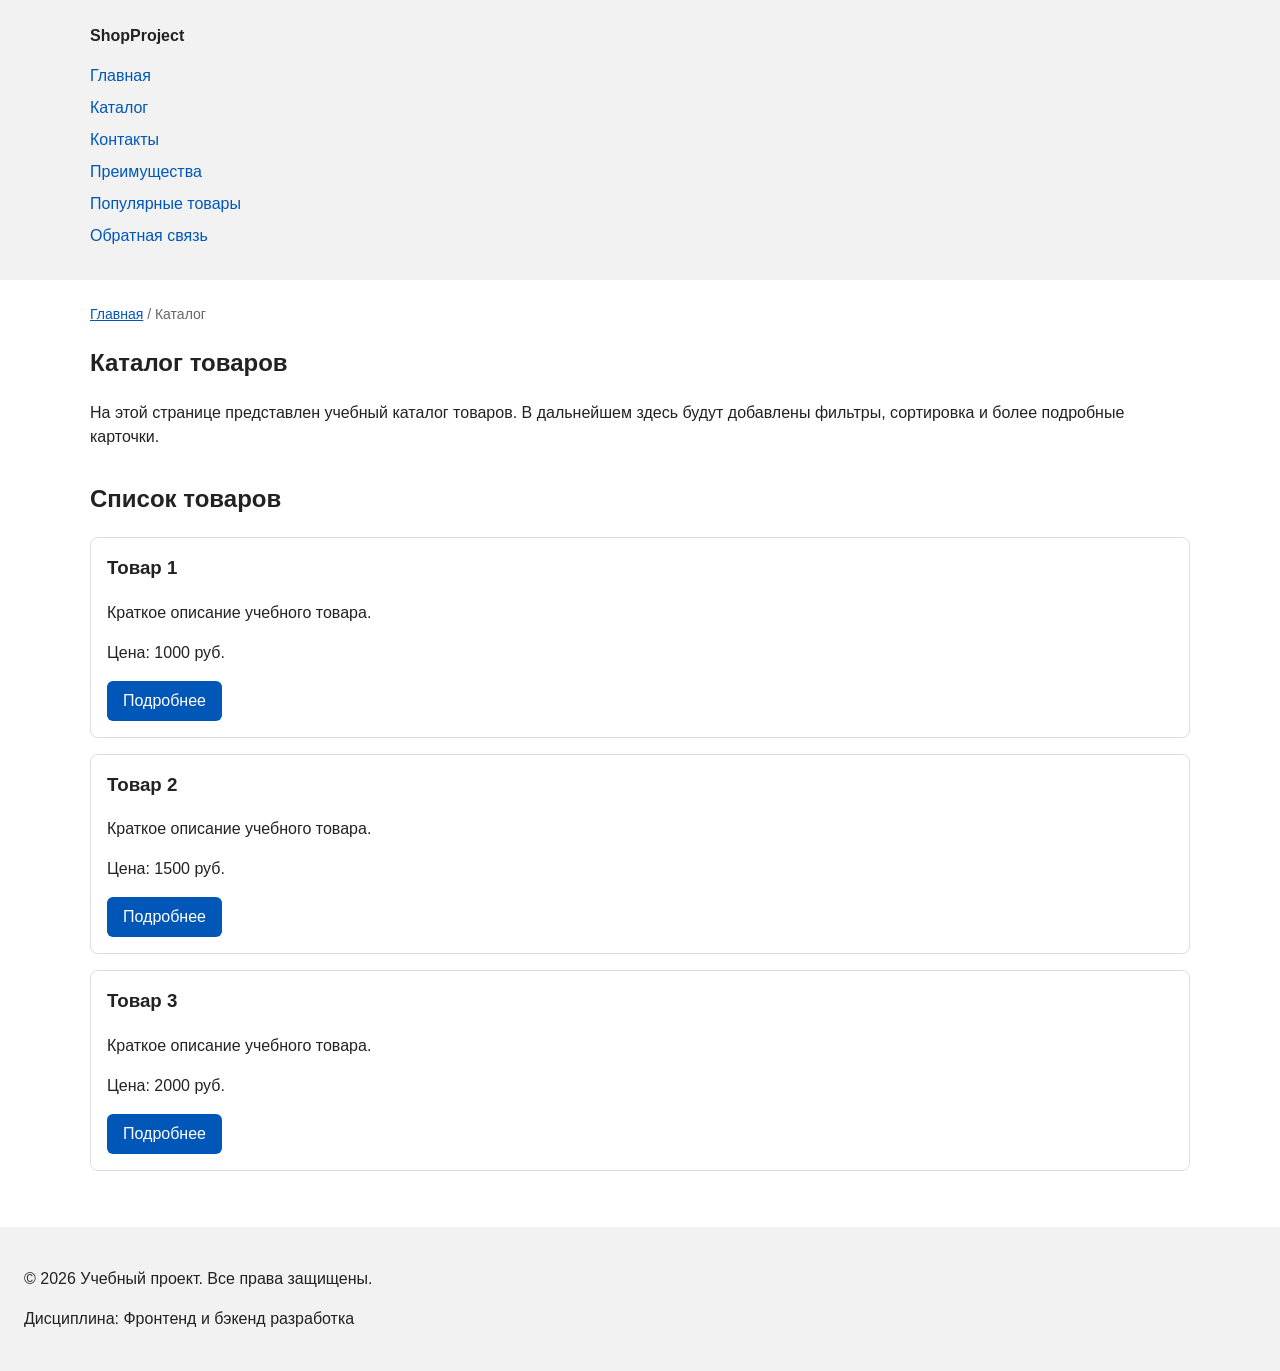
==== catalog.html @ ab8a1c4d "feat: add multi-page structure navigation and anchors"" ====
<!DOCTYPE html>
<html lang="ru">
<head>
  <meta property="og:type" content="website">
  <meta property="og:title" content="Учебный интернет-магазин">
  <meta property="og:description" content="Учебный frontend-проект интернет-магазина.">
  <meta property="og:image" content="https://username.github.io/kr1-html-css-shop/images/preview.jpg">
  
  <meta charset="UTF-8">
  <meta name="viewport" content="width=device-width, initial-scale=1.0">
  <meta name="description" content="Каталог товаров учебного интернет-магазина.">
  <title>Каталог товаров — Учебный интернет-магазин</title>
  <link rel="stylesheet" href="css/style.css">
</head>
<body>
  <header>
    <div class="site-header">
      <a class="site-logo" href="index.html">ShopProject</a>

      <nav class="site-nav" aria-label="Основная навигация">
        <ul class="site-nav__list">
          <li><a href="index.html">Главная</a></li>
          <li><a href="catalog.html">Каталог</a></li>
          <li><a href="contacts.html">Контакты</a></li>
          <li><a href="index.html#advantages">Преимущества</a></li>
          <li><a href="index.html#popular">Популярные товары</a></li>
          <li><a href="index.html#contacts">Обратная связь</a></li>
        </ul>
      </nav>
    </div>
  </header>

  <main>
    <nav class="breadcrumbs" aria-label="Хлебные крошки">
      <a href="index.html">Главная</a>
      <span>Каталог</span>
    </nav>

    <section class="section">
      <h1>Каталог товаров</h1>
      <p>
        На этой странице представлен учебный каталог товаров.
        В дальнейшем здесь будут добавлены фильтры, сортировка и более
        подробные карточки.
      </p>
    </section>

    <section class="section">
      <h2>Список товаров</h2>

      <article class="product-card">
        <h3>Товар 1</h3>
        <p>Краткое описание учебного товара.</p>
        <p>Цена: 1000 руб.</p>
        <a class="button" href="index.html#popular">Подробнее</a>
      </article>

      <article class="product-card">
        <h3>Товар 2</h3>
        <p>Краткое описание учебного товара.</p>
        <p>Цена: 1500 руб.</p>
        <a class="button" href="index.html#popular">Подробнее</a>
      </article>

      <article class="product-card">
        <h3>Товар 3</h3>
        <p>Краткое описание учебного товара.</p>
        <p>Цена: 2000 руб.</p>
        <a class="button" href="index.html#popular">Подробнее</a>
      </article>
    </section>
  </main>

  <footer>
    <p>&copy; 2026 Учебный проект. Все права защищены.</p>
    <p>Дисциплина: Фронтенд и бэкенд разработка</p>
  </footer>
</body>
</html>
---- css/style.css ----
html {
  scroll-behavior: smooth;
}

/* ===============================
   1. Переменные проекта
   =============================== */

:root {
  /* Основные цвета проекта */
  --color-bg: #ffffff;
  --color-text: #222222;
  --color-muted: #666666;
  --color-primary: #0057b8;
  --color-primary-dark: #003f86;
  --color-border: #dddddd;
  --color-border-input: #cccccc;
  --color-surface: #f7f7f7;
  --color-surface-header: #f2f2f2;
  --color-surface-accent: #eef5ff;
  --color-danger: #b00020;
  --color-success: #168a2f;
  --color-success-bg: #eefaf0;
  --color-white: #ffffff;

  /* Отступы */
  --space-xs: 4px;
  --space-sm: 8px;
  --space-md: 16px;
  --space-lg: 24px;
  --space-xl: 32px;

  /* Скругления */
  --radius-sm: 6px;
  --radius-md: 8px;
  --radius-lg: 12px;

  /* Размеры */
  --container-width: 1100px;
}

/* ===============================
   2. Базовые стили
   =============================== */

* {
  box-sizing: border-box;
}

body {
  margin: 0;
  font-family: Arial, sans-serif;
  line-height: 1.5;
  color: var(--color-text);
  background-color: var(--color-bg);
}

header,
main,
footer {
  padding: var(--space-lg);
}

header {
  background-color: var(--color-surface-header);
}

footer {
  background-color: var(--color-surface-header);
}

.breadcrumbs {
  max-width: var(--container-width);
  margin: 0 auto var(--space-md);
  font-size: 14px;
  color: var(--color-muted);
}

.breadcrumbs a {
  color: var(--color-primary);
}

.breadcrumbs span::before {
  content: " / ";
  color: var(--color-muted);
}

:target {
  outline: 2px dashed var(--color-primary);
  outline-offset: 4px;
}

/* ===============================
   3. Общие элементы интерфейса
   =============================== */

a {
  color: var(--color-primary);
}

a:hover {
  color: var(--color-primary-dark);
}

a:focus-visible {
  outline: 2px solid var(--color-primary);
  outline-offset: 3px;
}

.button {
  display: inline-block;
  padding: var(--space-sm) var(--space-md);
  color: var(--color-white);
  background-color: var(--color-primary);
  text-decoration: none;
  border: none;
  border-radius: var(--radius-sm);
  cursor: pointer;
}

.button:hover {
  background-color: var(--color-primary-dark);
}

.button:focus-visible {
  outline: 2px solid var(--color-primary);
  outline-offset: 3px;
}

.button:disabled {
  opacity: 0.6;
  cursor: not-allowed;
}

/* ===============================
   4. Компоненты страницы
   =============================== */

/* --- Шапка сайта --- */

.site-header {
  max-width: var(--container-width);
  margin: 0 auto;
}

.site-logo {
  font-weight: bold;
  text-decoration: none;
  color: var(--color-text);
}

.site-nav__list {
  padding: 0;
  margin: var(--space-md) 0 0;
  list-style: none;
}

.site-nav__list li {
  margin-bottom: var(--space-sm);
}

.site-nav__list a {
  color: var(--color-primary);
  text-decoration: none;
}

.site-nav__list a:hover {
  text-decoration: underline;
}

.site-nav__list a:focus-visible {
  outline: 2px solid var(--color-primary);
  outline-offset: 3px;
}

/* --- Hero-блок --- */

.hero {
  max-width: var(--container-width);
  margin: 0 auto var(--space-xl);
  padding: var(--space-xl) var(--space-lg);
  background-color: var(--color-surface-accent);
  border-radius: var(--radius-lg);
}

/* --- Секции --- */

.section {
  max-width: var(--container-width);
  margin: 0 auto var(--space-xl);
}

.section h2 {
  margin-top: 0;
}

/* --- Карточки товаров --- */

.product-card {
  margin-bottom: var(--space-md);
  padding: var(--space-md);
  border: 1px solid var(--color-border);
  border-radius: var(--radius-md);
  background-color: var(--color-bg);
}

.product-card:hover {
  border-color: var(--color-primary);
}

.product-card h3 {
  margin-top: 0;
}

/* --- Дополнительный блок aside --- */

.aside-info {
  max-width: var(--container-width);
  margin: 0 auto var(--space-xl);
  padding: var(--space-md);
  border-left: 4px solid var(--color-primary);
  background-color: var(--color-surface);
}

/* ===============================
   5. Форма и модальное окно
   =============================== */

.order-dialog {
  width: min(100% - 32px, 560px);
  padding: var(--space-lg);
  border: none;
  border-radius: var(--radius-lg);
}

.order-dialog::backdrop {
  background-color: rgba(0, 0, 0, 0.5);
}

.form-field {
  margin-bottom: var(--space-md);
}

.form-field label {
  display: block;
  margin-bottom: var(--space-xs);
}

.form-field input,
.form-field select,
.form-field textarea {
  width: 100%;
  padding: 10px 12px;
  border: 1px solid var(--color-border-input);
  border-radius: var(--radius-sm);
  font: inherit;
}

.form-field input[type="checkbox"] {
  width: auto;
}

.form-field small {
  display: block;
  margin-top: var(--space-xs);
  color: var(--color-muted);
}

/* --- Состояния полей формы --- */

.form-field input:hover,
.form-field select:hover,
.form-field textarea:hover {
  border-color: var(--color-primary);
}

.form-field input:focus-visible,
.form-field select:focus-visible,
.form-field textarea:focus-visible,
.form-actions button:focus-visible {
  outline: 2px solid var(--color-primary);
  outline-offset: 3px;
}

[aria-invalid="true"] {
  border-color: var(--color-danger);
}

/* --- Кнопки формы --- */

.form-actions {
  display: flex;
  gap: 12px;
  margin-top: var(--space-lg);
}

.form-actions button {
  padding: var(--space-sm) var(--space-md);
  color: var(--color-white);
  background-color: var(--color-primary);
  border: none;
  border-radius: var(--radius-sm);
  cursor: pointer;
  font: inherit;
}

.form-actions button:hover {
  background-color: var(--color-primary-dark);
}

.form-actions button:disabled {
  opacity: 0.6;
  cursor: not-allowed;
}

/* --- Сообщение об успешной отправке --- */

.success-message {
  max-width: var(--container-width);
  margin: var(--space-lg) auto;
  padding: var(--space-md);
  border-left: 4px solid var(--color-success);
  background-color: var(--color-success-bg);
}

/*
  Модальное окно.
  Элемент dialog сам умеет открываться поверх страницы.
*/
.order-dialog {
  width: min(100% - 32px, 560px);
  padding: 24px;
  border: none;
  border-radius: 12px;
}

/*
  Затемнение фона за модальным окном.
*/
.order-dialog::backdrop {
  background-color: rgba(0, 0, 0, 0.5);
}

/*
  Поле формы.
  Каждый блок получает нижний отступ.
*/
.form-field {
  margin-bottom: 16px;
}

/*
  Подпись поля.
*/
.form-field label {
  display: block;
  margin-bottom: 6px;
}

/*
  Основные поля формы.
*/
.form-field input,
.form-field select,
.form-field textarea {
  width: 100%;
  padding: 10px 12px;
  border: 1px solid #cccccc;
  border-radius: 6px;
  font: inherit;
}

/*
  Checkbox не должен занимать всю ширину.
*/
.form-field input[type="checkbox"] {
  width: auto;
}

/*
  Подсказка под полем телефона.
*/
.form-field small {
  display: block;
  margin-top: 4px;
  color: #666666;
}

/*
  Видимый фокус для клавиатурной навигации.
*/
.form-field input:focus-visible,
.form-field select:focus-visible,
.form-field textarea:focus-visible,
.form-actions button:focus-visible {
  outline: 2px solid #0057b8;
  outline-offset: 2px;
}

/*
  Подсветка ошибочных полей.
  Атрибут aria-invalid будет добавляться через JavaScript.
*/
[aria-invalid="true"] {
  border-color: #b00020;
}

/*
  Кнопки формы.
*/
.form-actions {
  display: flex;
  gap: 12px;
  margin-top: 20px;
}

/*
  Сообщение об успешной отправке.
*/
.success-message {
  max-width: 1100px;
  margin: 24px auto;
  padding: 16px;
  border-left: 4px solid #168a2f;
  background-color: #eefaf0;
}
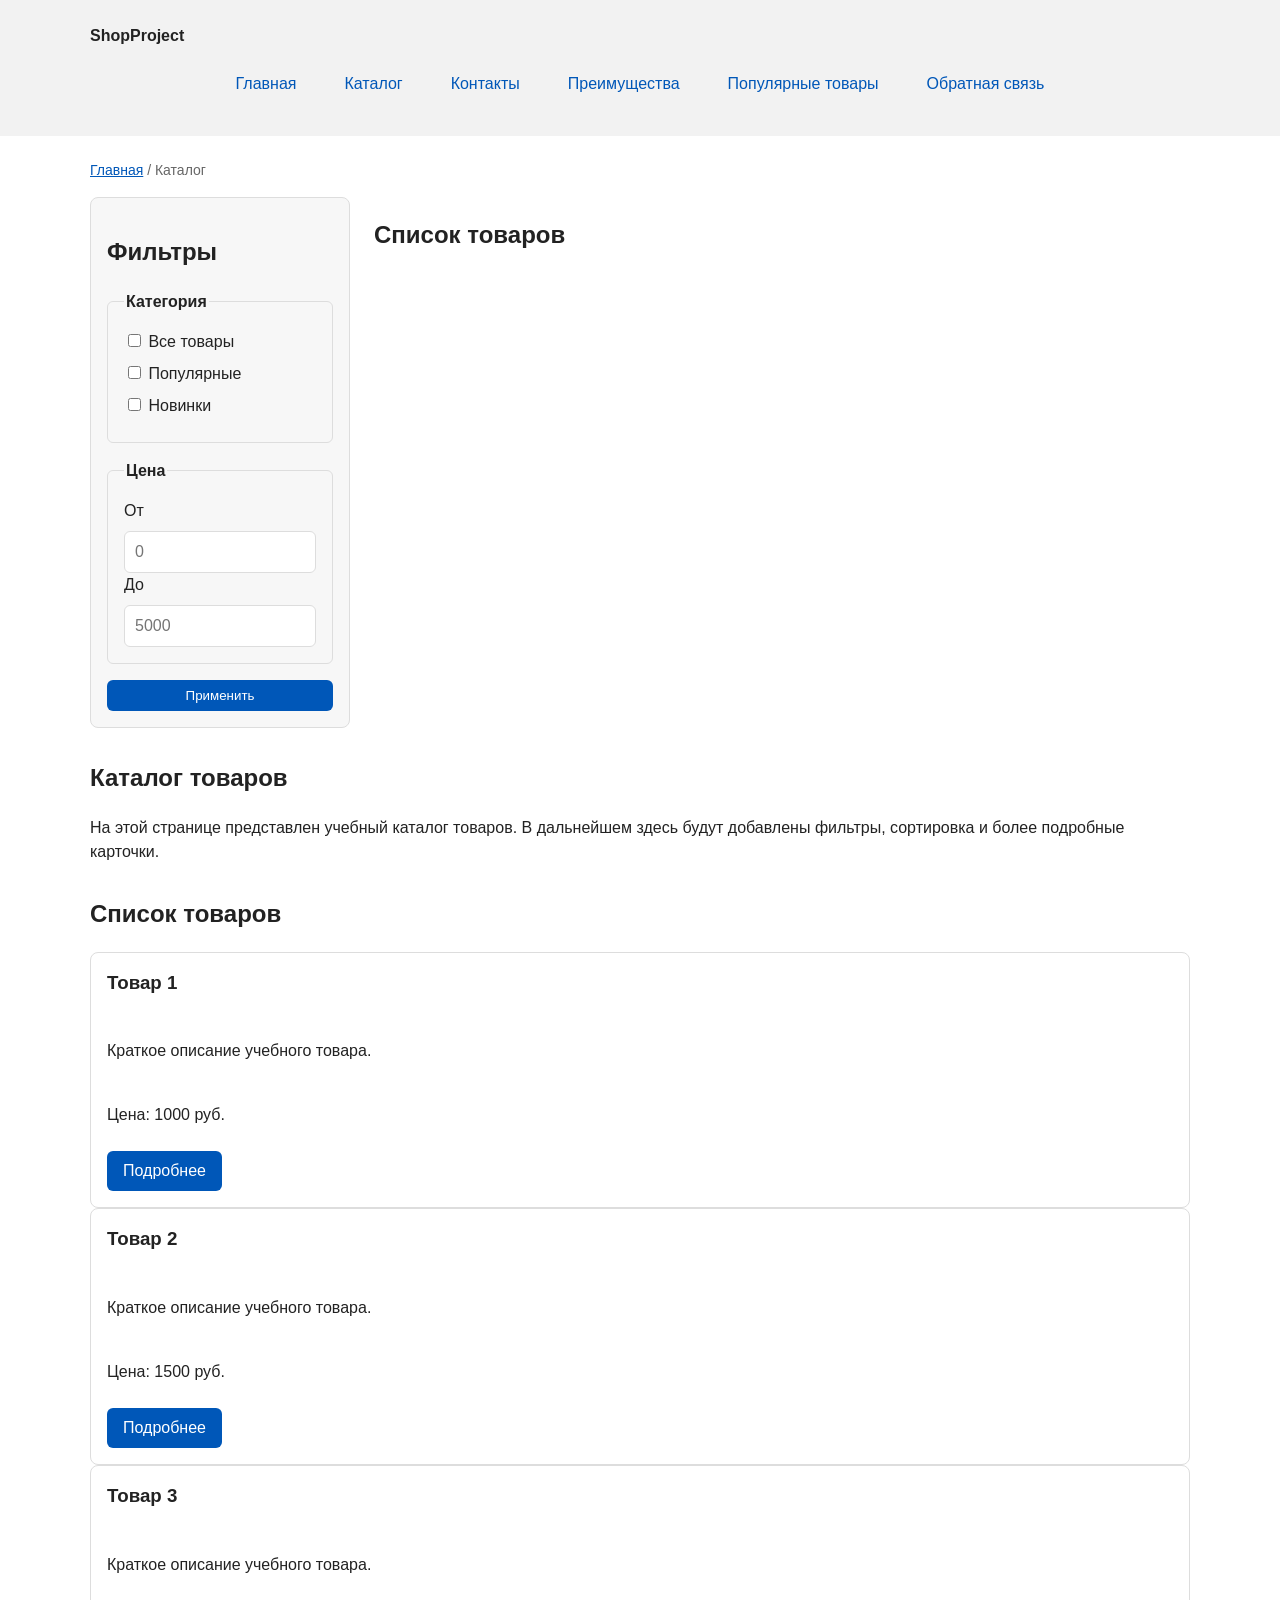
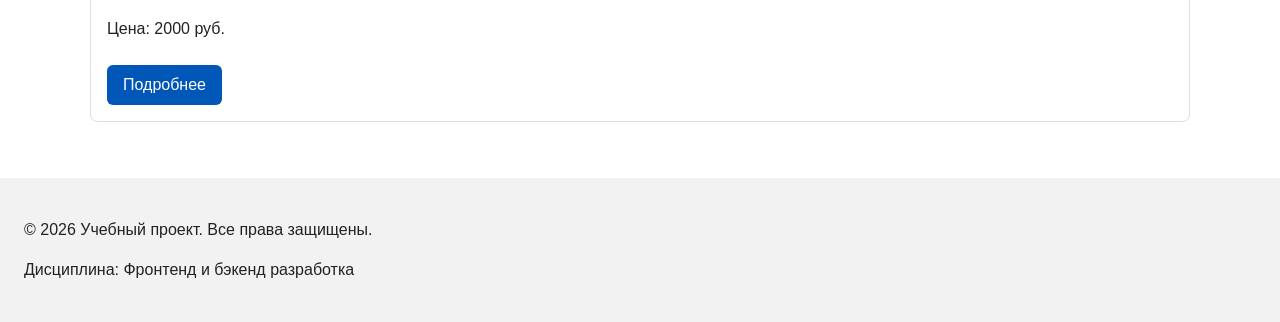
==== commit 0cc7821a: "feat: add flex navigation and grid catalog layout" ====
--- a/catalog.html
+++ b/catalog.html
@@ -1,15 +1,16 @@
 <!DOCTYPE html>
 <html lang="ru">
 <head>
+  <meta charset="UTF-8">
+  <meta name="viewport" content="width=device-width, initial-scale=1.0">
+  <meta name="description" content="Каталог товаров учебного интернет-магазина.">
+  <title>Каталог товаров — Учебный интернет-магазин</title>
+
   <meta property="og:type" content="website">
   <meta property="og:title" content="Учебный интернет-магазин">
   <meta property="og:description" content="Учебный frontend-проект интернет-магазина.">
   <meta property="og:image" content="https://username.github.io/kr1-html-css-shop/images/preview.jpg">
   
-  <meta charset="UTF-8">
-  <meta name="viewport" content="width=device-width, initial-scale=1.0">
-  <meta name="description" content="Каталог товаров учебного интернет-магазина.">
-  <title>Каталог товаров — Учебный интернет-магазин</title>
   <link rel="stylesheet" href="css/style.css">
 </head>
 <body>
@@ -35,6 +36,53 @@
       <a href="index.html">Главная</a>
       <span>Каталог</span>
     </nav>
+
+    <section class="catalog-layout">
+      <aside class="catalog-filters">
+        <h2>Фильтры</h2>
+
+        <form class="filters-form" action="#" method="get">
+          <fieldset>
+            <legend>Категория</legend>
+
+            <label>
+              <input type="checkbox" name="category" value="all">
+              Все товары
+            </label>
+
+            <label>
+              <input type="checkbox" name="category" value="popular">
+              Популярные
+            </label>
+
+            <label>
+              <input type="checkbox" name="category" value="new">
+              Новинки
+            </label>
+          </fieldset>
+
+          <fieldset>
+            <legend>Цена</legend>
+
+            <label for="price-from">От</label>
+            <input id="price-from" name="price-from" type="number" min="0" placeholder="0">
+
+            <label for="price-to">До</label>
+            <input id="price-to" name="price-to" type="number" min="0" placeholder="5000">
+          </fieldset>
+
+          <button class="button" type="submit">Применить</button>
+        </form>
+      </aside>
+
+      <section class="catalog-products">
+        <h2>Список товаров</h2>
+
+        <div class="products-grid">
+          <!-- Карточки товаров -->
+        </div>
+      </section>
+    </section>
 
     <section class="section">
       <h1>Каталог товаров</h1>
--- a/css/style.css
+++ b/css/style.css
@@ -69,6 +69,56 @@
   background-color: var(--color-surface-header);
 }
 
+.catalog-layout {
+  max-width: var(--container-width);
+  margin: 0 auto var(--space-xl);
+  display: grid;
+  grid-template-columns: 260px 1fr;
+  grid-template-areas: "filters products";
+  gap: var(--space-lg);
+}
+
+.catalog-filters {
+  grid-area: filters;
+  padding: var(--space-md);
+  border: 1px solid var(--color-border);
+  border-radius: var(--radius-md);
+  background-color: var(--color-surface);
+}
+
+.catalog-products {
+  grid-area: products;
+}
+
+.filters-form {
+  display: grid;
+  gap: var(--space-md);
+}
+
+.filters-form fieldset {
+  margin: 0;
+  padding: var(--space-md);
+  border: 1px solid var(--color-border);
+  border-radius: var(--radius-sm);
+}
+
+.filters-form legend {
+  font-weight: 700;
+}
+
+.filters-form label {
+  display: block;
+  margin-bottom: var(--space-sm);
+}
+
+.filters-form input[type="number"] {
+  width: 100%;
+  padding: 8px 10px;
+  border: 1px solid var(--color-border);
+  border-radius: var(--radius-sm);
+  font: inherit;
+}
+
 .breadcrumbs {
   max-width: var(--container-width);
   margin: 0 auto var(--space-md);
@@ -132,6 +182,12 @@
   cursor: not-allowed;
 }
 
+.products-grid {
+  display: grid;
+  grid-template-columns: repeat(3, 1fr);
+  gap: var(--space-lg);
+}
+
 /* ===============================
    4. Компоненты страницы
    =============================== */
@@ -150,6 +206,11 @@
 }
 
 .site-nav__list {
+  display: flex;
+  flex-wrap: wrap;
+  justify-content: center;
+  align-items: center;
+  gap: var(--space-md);
   padding: 0;
   margin: var(--space-md) 0 0;
   list-style: none;
@@ -160,12 +221,16 @@
 }
 
 .site-nav__list a {
+  display: inline-block;
+  padding: var(--space-sm) var(--space-md);
   color: var(--color-primary);
   text-decoration: none;
+  border-radius: var(--radius-sm);
 }
 
 .site-nav__list a:hover {
-  text-decoration: underline;
+  color: var(--color-white);
+  background-color: var(--color-primary);
 }
 
 .site-nav__list a:focus-visible {
@@ -197,11 +262,19 @@
 /* --- Карточки товаров --- */
 
 .product-card {
-  margin-bottom: var(--space-md);
+  display: flex;
+  flex-direction: column;
+  gap: var(--space-sm);
+  margin-bottom: 0;
   padding: var(--space-md);
   border: 1px solid var(--color-border);
   border-radius: var(--radius-md);
   background-color: var(--color-bg);
+}
+
+.product-card .button {
+  margin-top: auto;
+  align-self: flex-start;
 }
 
 .product-card:hover {
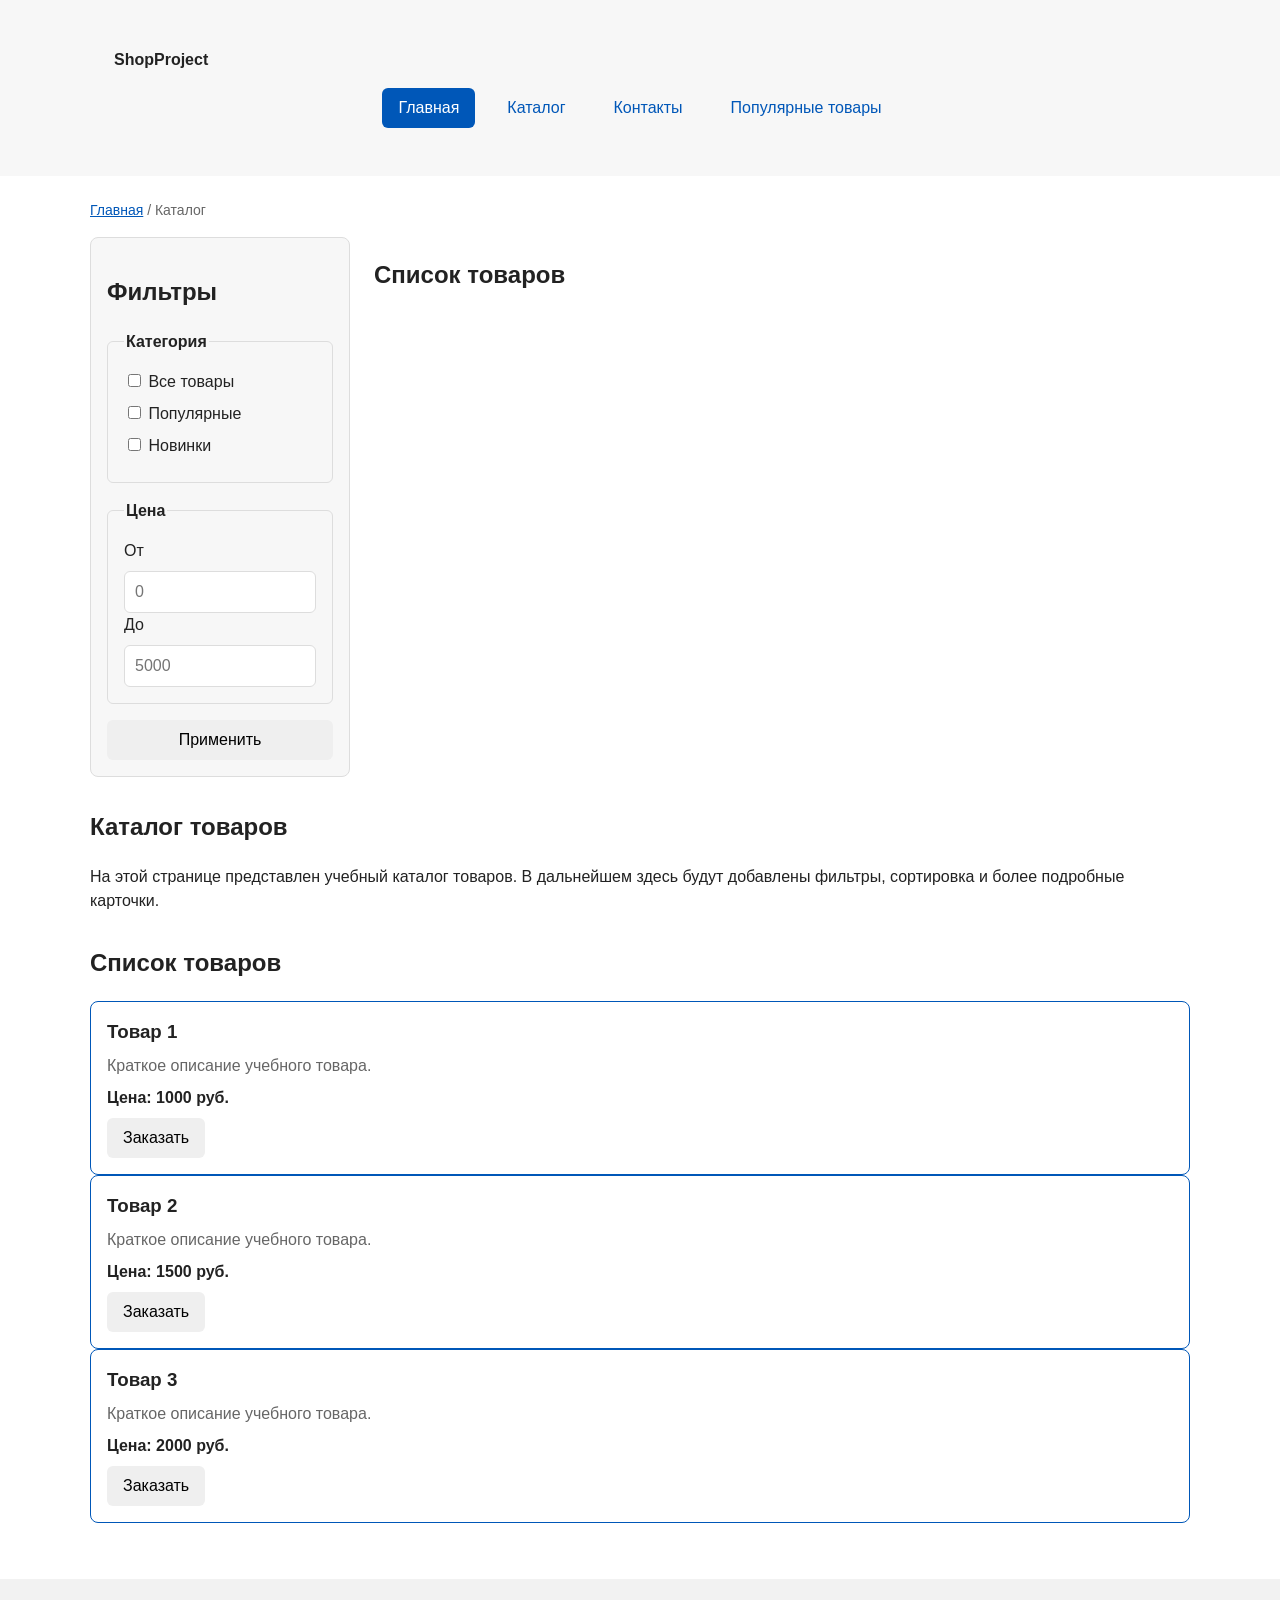
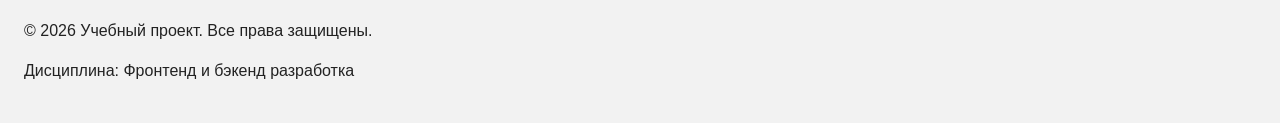
==== commit 2e41cf26: "refactor: apply BEM naming to CSS classes" ====
--- a/catalog.html
+++ b/catalog.html
@@ -14,18 +14,28 @@
   <link rel="stylesheet" href="css/style.css">
 </head>
 <body>
-  <header>
-    <div class="site-header">
-      <a class="site-logo" href="index.html">ShopProject</a>
+  <header class="site-header">
+    <div class="site-header__inner">
+      <a class="site-header__logo" href="index.html">ShopProject</a>
 
       <nav class="site-nav" aria-label="Основная навигация">
         <ul class="site-nav__list">
-          <li><a href="index.html">Главная</a></li>
-          <li><a href="catalog.html">Каталог</a></li>
-          <li><a href="contacts.html">Контакты</a></li>
-          <li><a href="index.html#advantages">Преимущества</a></li>
-          <li><a href="index.html#popular">Популярные товары</a></li>
-          <li><a href="index.html#contacts">Обратная связь</a></li>
+          <li class="site-nav__item">
+            <a class="site-nav__link site-nav__link--active" href="index.html">
+              Главная
+            </a>
+          </li>
+          <li class="site-nav__item">
+            <a class="site-nav__link" href="catalog.html">Каталог</a>
+          </li>
+          <li class="site-nav__item">
+            <a class="site-nav__link" href="contacts.html">Контакты</a>
+          </li>
+          <li class="site-nav__item">
+            <a class="site-nav__link" href="index.html#popular">
+              Популярные товары
+            </a>
+          </li>
         </ul>
       </nav>
     </div>
@@ -33,8 +43,8 @@
 
   <main>
     <nav class="breadcrumbs" aria-label="Хлебные крошки">
-      <a href="index.html">Главная</a>
-      <span>Каталог</span>
+      <a class="breadcrumbs__link" href="index.html">Главная</a>
+      <span class="breadcrumbs__current">Каталог</span>
     </nav>
 
     <section class="catalog-layout">
@@ -95,31 +105,48 @@
 
     <section class="section">
       <h2>Список товаров</h2>
+        <article class="product-card product-card--featured">
+          <h3 class="product-card__title">Товар 1</h3>
+          <p class="product-card__description">Краткое описание учебного товара.</p>
+          <p class="product-card__price">Цена: 1000 руб.</p>
+          <button
+            class="button product-card__button"
+            type="button"
+            data-product="Товар 1"
+          >
+            Заказать
+          </button>
+        </article>
 
-      <article class="product-card">
-        <h3>Товар 1</h3>
-        <p>Краткое описание учебного товара.</p>
-        <p>Цена: 1000 руб.</p>
-        <a class="button" href="index.html#popular">Подробнее</a>
-      </article>
+        <article class="product-card product-card--featured">
+          <h3 class="product-card__title">Товар 2</h3>
+          <p class="product-card__description">Краткое описание учебного товара.</p>
+          <p class="product-card__price">Цена: 1500 руб.</p>
+          <button
+            class="button product-card__button"
+            type="button"
+            data-product="Товар 2"
+          >
+            Заказать
+          </button>
+        </article>
 
-      <article class="product-card">
-        <h3>Товар 2</h3>
-        <p>Краткое описание учебного товара.</p>
-        <p>Цена: 1500 руб.</p>
-        <a class="button" href="index.html#popular">Подробнее</a>
-      </article>
-
-      <article class="product-card">
-        <h3>Товар 3</h3>
-        <p>Краткое описание учебного товара.</p>
-        <p>Цена: 2000 руб.</p>
-        <a class="button" href="index.html#popular">Подробнее</a>
-      </article>
+        <article class="product-card product-card--featured">
+          <h3 class="product-card__title">Товар 3</h3>
+          <p class="product-card__description">Краткое описание учебного товара.</p>
+          <p class="product-card__price">Цена: 2000 руб.</p>
+          <button
+            class="button product-card__button"
+            type="button"
+            data-product="Товар 3"
+          >
+            Заказать
+          </button>
+        </article>
     </section>
   </main>
 
-  <footer>
+  <footer class="site-footer">
     <p>&copy; 2026 Учебный проект. Все права защищены.</p>
     <p>Дисциплина: Фронтенд и бэкенд разработка</p>
   </footer>
--- a/css/style.css
+++ b/css/style.css
@@ -126,11 +126,11 @@
   color: var(--color-muted);
 }
 
-.breadcrumbs a {
+.breadcrumbs__link {
   color: var(--color-primary);
 }
 
-.breadcrumbs span::before {
+.breadcrumbs__current::before {
   content: " / ";
   color: var(--color-muted);
 }
@@ -160,16 +160,31 @@
 .button {
   display: inline-block;
   padding: var(--space-sm) var(--space-md);
+  border: none;
+  border-radius: var(--radius-sm);
+  font: inherit;
+  text-decoration: none;
+  cursor: pointer;
+}
+
+.button--primary {
   color: var(--color-white);
   background-color: var(--color-primary);
-  text-decoration: none;
-  border: none;
-  border-radius: var(--radius-sm);
-  cursor: pointer;
-}
-
-.button:hover {
+}
+
+.button--primary:hover {
   background-color: var(--color-primary-dark);
+}
+
+.button--secondary {
+  color: var(--color-primary);
+  background-color: transparent;
+  border: 1px solid var(--color-primary);
+}
+
+.button--secondary:hover {
+  color: var(--color-white);
+  background-color: var(--color-primary);
 }
 
 .button:focus-visible {
@@ -177,17 +192,12 @@
   outline-offset: 3px;
 }
 
-.button:disabled {
+.button:disabled,
+.button--disabled {
   opacity: 0.6;
   cursor: not-allowed;
 }
 
-.products-grid {
-  display: grid;
-  grid-template-columns: repeat(3, 1fr);
-  gap: var(--space-lg);
-}
-
 /* ===============================
    4. Компоненты страницы
    =============================== */
@@ -195,14 +205,19 @@
 /* --- Шапка сайта --- */
 
 .site-header {
+  background-color: var(--color-surface);
+}
+
+.site-header__inner {
   max-width: var(--container-width);
   margin: 0 auto;
-}
-
-.site-logo {
-  font-weight: bold;
+  padding: var(--space-lg);
+}
+
+.site-header__logo {
+  font-weight: 700;
+  color: var(--color-text);
   text-decoration: none;
-  color: var(--color-text);
 }
 
 .site-nav__list {
@@ -216,11 +231,7 @@
   list-style: none;
 }
 
-.site-nav__list li {
-  margin-bottom: var(--space-sm);
-}
-
-.site-nav__list a {
+.site-nav__link {
   display: inline-block;
   padding: var(--space-sm) var(--space-md);
   color: var(--color-primary);
@@ -228,14 +239,19 @@
   border-radius: var(--radius-sm);
 }
 
-.site-nav__list a:hover {
+.site-nav__link:hover {
   color: var(--color-white);
   background-color: var(--color-primary);
 }
 
-.site-nav__list a:focus-visible {
+.site-nav__link:focus-visible {
   outline: 2px solid var(--color-primary);
   outline-offset: 3px;
+}
+
+.site-nav__link--active {
+  color: var(--color-white);
+  background-color: var(--color-primary);
 }
 
 /* --- Hero-блок --- */
@@ -265,24 +281,46 @@
   display: flex;
   flex-direction: column;
   gap: var(--space-sm);
-  margin-bottom: 0;
   padding: var(--space-md);
   border: 1px solid var(--color-border);
   border-radius: var(--radius-md);
   background-color: var(--color-bg);
 }
 
-.product-card .button {
+.product-card:hover {
+  border-color: var(--color-primary);
+}
+
+.product-card--featured {
+  border-color: var(--color-primary);
+}
+
+.product-card--discount {
+  border-color: var(--color-danger);
+}
+
+.product-card__title {
+  margin: 0;
+  color: var(--color-text);
+}
+
+.product-card__description {
+  margin: 0;
+  color: var(--color-muted);
+}
+
+.product-card__price {
+  margin: 0;
+  font-weight: 700;
+}
+
+.product-card--discount .product-card__price {
+  color: var(--color-danger);
+}
+
+.product-card__button {
   margin-top: auto;
   align-self: flex-start;
-}
-
-.product-card:hover {
-  border-color: var(--color-primary);
-}
-
-.product-card h3 {
-  margin-top: 0;
 }
 
 /* --- Дополнительный блок aside --- */
@@ -310,18 +348,26 @@
   background-color: rgba(0, 0, 0, 0.5);
 }
 
-.form-field {
+.order-dialog__title {
+  margin-top: 0;
+}
+
+/* ===============================
+   Форма заявки
+   =============================== */
+
+.order-form__field {
   margin-bottom: var(--space-md);
 }
 
-.form-field label {
+.order-form__label {
   display: block;
   margin-bottom: var(--space-xs);
 }
 
-.form-field input,
-.form-field select,
-.form-field textarea {
+.order-form__input,
+.order-form__select,
+.order-form__textarea {
   width: 100%;
   padding: 10px 12px;
   border: 1px solid var(--color-border-input);
@@ -329,64 +375,56 @@
   font: inherit;
 }
 
-.form-field input[type="checkbox"] {
+/* Чекбокс не должен занимать всю ширину */
+.order-form__checkbox {
   width: auto;
 }
 
-.form-field small {
+/* Подсказка под полем */
+.order-form__hint {
   display: block;
   margin-top: var(--space-xs);
   color: var(--color-muted);
 }
 
-/* --- Состояния полей формы --- */
-
-.form-field input:hover,
-.form-field select:hover,
-.form-field textarea:hover {
+/* --- Состояния полей --- */
+
+.order-form__input:hover,
+.order-form__select:hover,
+.order-form__textarea:hover {
   border-color: var(--color-primary);
 }
 
-.form-field input:focus-visible,
-.form-field select:focus-visible,
-.form-field textarea:focus-visible,
-.form-actions button:focus-visible {
+.order-form__input:focus-visible,
+.order-form__select:focus-visible,
+.order-form__textarea:focus-visible,
+.order-form__checkbox:focus-visible,
+.order-form__actions button:focus-visible {
   outline: 2px solid var(--color-primary);
   outline-offset: 3px;
 }
 
+/* Подсветка ошибочных полей*/
 [aria-invalid="true"] {
   border-color: var(--color-danger);
 }
 
 /* --- Кнопки формы --- */
 
-.form-actions {
+.order-form__actions {
   display: flex;
-  gap: 12px;
+  gap: var(--space-md);
   margin-top: var(--space-lg);
 }
 
-.form-actions button {
-  padding: var(--space-sm) var(--space-md);
-  color: var(--color-white);
-  background-color: var(--color-primary);
-  border: none;
-  border-radius: var(--radius-sm);
-  cursor: pointer;
-  font: inherit;
-}
-
-.form-actions button:hover {
-  background-color: var(--color-primary-dark);
-}
-
-.form-actions button:disabled {
+.order-form__actions button:disabled {
   opacity: 0.6;
   cursor: not-allowed;
 }
 
-/* --- Сообщение об успешной отправке --- */
+/* ===============================
+   Сообщение об успешной отправке
+   =============================== */
 
 .success-message {
   max-width: var(--container-width);
@@ -394,106 +432,4 @@
   padding: var(--space-md);
   border-left: 4px solid var(--color-success);
   background-color: var(--color-success-bg);
-}
-
-/*
-  Модальное окно.
-  Элемент dialog сам умеет открываться поверх страницы.
-*/
-.order-dialog {
-  width: min(100% - 32px, 560px);
-  padding: 24px;
-  border: none;
-  border-radius: 12px;
-}
-
-/*
-  Затемнение фона за модальным окном.
-*/
-.order-dialog::backdrop {
-  background-color: rgba(0, 0, 0, 0.5);
-}
-
-/*
-  Поле формы.
-  Каждый блок получает нижний отступ.
-*/
-.form-field {
-  margin-bottom: 16px;
-}
-
-/*
-  Подпись поля.
-*/
-.form-field label {
-  display: block;
-  margin-bottom: 6px;
-}
-
-/*
-  Основные поля формы.
-*/
-.form-field input,
-.form-field select,
-.form-field textarea {
-  width: 100%;
-  padding: 10px 12px;
-  border: 1px solid #cccccc;
-  border-radius: 6px;
-  font: inherit;
-}
-
-/*
-  Checkbox не должен занимать всю ширину.
-*/
-.form-field input[type="checkbox"] {
-  width: auto;
-}
-
-/*
-  Подсказка под полем телефона.
-*/
-.form-field small {
-  display: block;
-  margin-top: 4px;
-  color: #666666;
-}
-
-/*
-  Видимый фокус для клавиатурной навигации.
-*/
-.form-field input:focus-visible,
-.form-field select:focus-visible,
-.form-field textarea:focus-visible,
-.form-actions button:focus-visible {
-  outline: 2px solid #0057b8;
-  outline-offset: 2px;
-}
-
-/*
-  Подсветка ошибочных полей.
-  Атрибут aria-invalid будет добавляться через JavaScript.
-*/
-[aria-invalid="true"] {
-  border-color: #b00020;
-}
-
-/*
-  Кнопки формы.
-*/
-.form-actions {
-  display: flex;
-  gap: 12px;
-  margin-top: 20px;
-}
-
-/*
-  Сообщение об успешной отправке.
-*/
-.success-message {
-  max-width: 1100px;
-  margin: 24px auto;
-  padding: 16px;
-  border-left: 4px solid #168a2f;
-  background-color: #eefaf0;
-}
+}
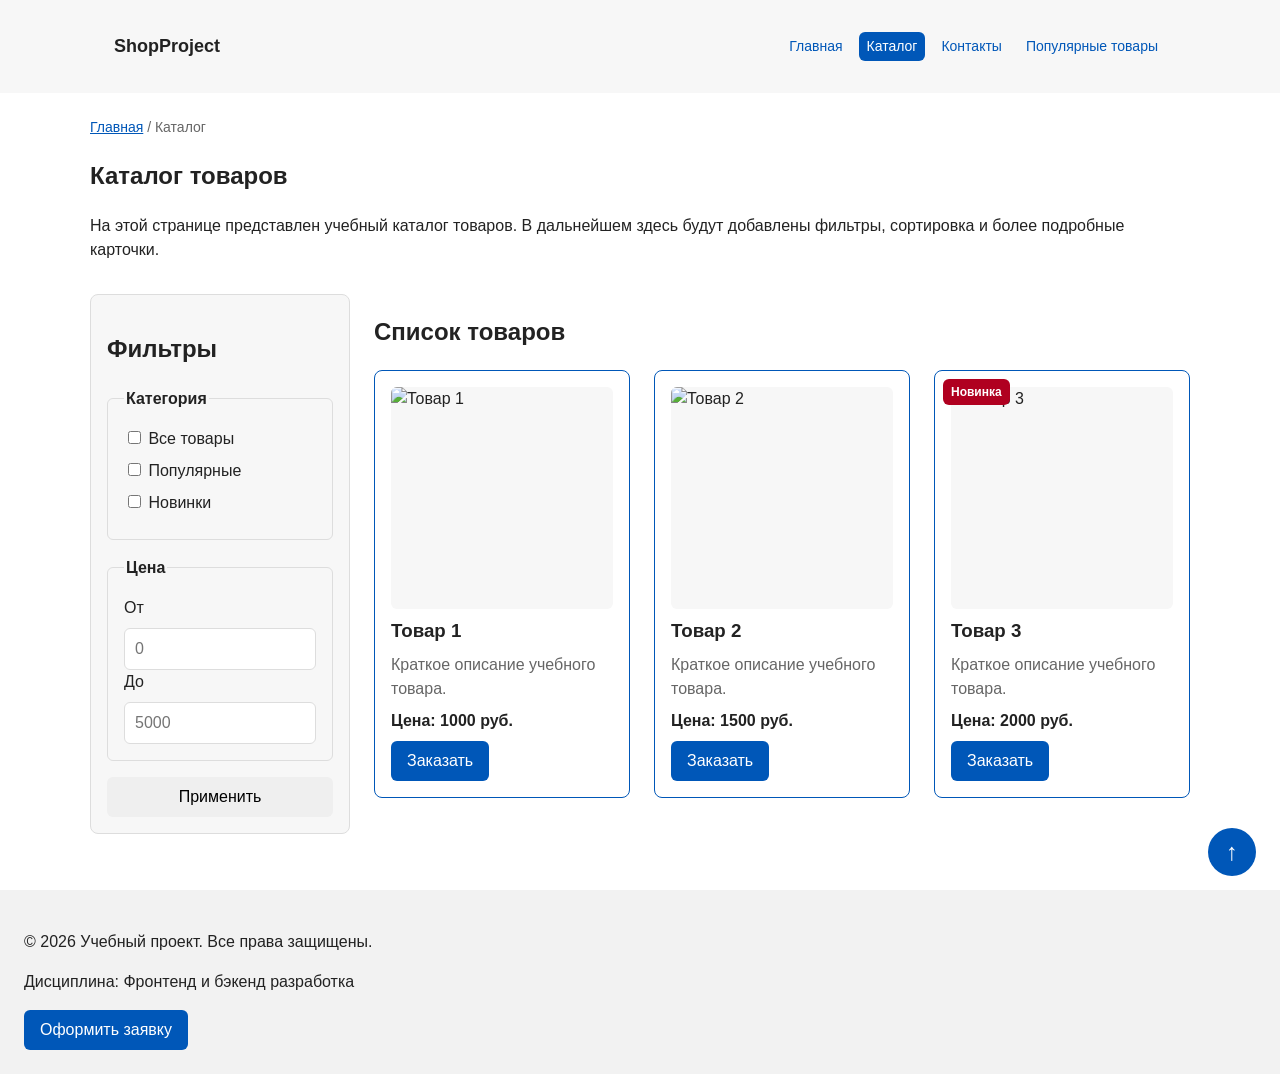
==== commit 8eb2cb99: "fix: prepare HTML CSS project for submission" ====
--- a/catalog.html
+++ b/catalog.html
@@ -10,7 +10,7 @@
   <meta property="og:title" content="Учебный интернет-магазин">
   <meta property="og:description" content="Учебный frontend-проект интернет-магазина.">
   <meta property="og:image" content="https://username.github.io/kr1-html-css-shop/images/preview.jpg">
-  
+
   <link rel="stylesheet" href="css/style.css">
 </head>
 <body>
@@ -21,12 +21,12 @@
       <nav class="site-nav" aria-label="Основная навигация">
         <ul class="site-nav__list">
           <li class="site-nav__item">
-            <a class="site-nav__link site-nav__link--active" href="index.html">
+            <a class="site-nav__link" href="index.html">
               Главная
             </a>
           </li>
           <li class="site-nav__item">
-            <a class="site-nav__link" href="catalog.html">Каталог</a>
+            <a class="site-nav__link site-nav__link--active" href="catalog.html">Каталог</a>
           </li>
           <li class="site-nav__item">
             <a class="site-nav__link" href="contacts.html">Контакты</a>
@@ -47,7 +47,79 @@
       <span class="breadcrumbs__current">Каталог</span>
     </nav>
 
+    <section class="section">
+      <h1>Каталог товаров</h1>
+      <p>
+        На этой странице представлен учебный каталог товаров.
+        В дальнейшем здесь будут добавлены фильтры, сортировка и более
+        подробные карточки.
+      </p>
+    </section>
+
     <section class="catalog-layout">
+      <!-- Товары слева -->
+      <section class="catalog-products">
+        <h2>Список товаров</h2>
+
+        <div class="products-grid">
+          <article class="product-card product-card--featured">
+            <img
+              class="product-card__image"
+              src="images/product-1.jpg"
+              alt="Товар 1"
+              width="300"
+              height="300"
+            >
+            <h3 class="product-card__title">
+              <a class="product-card__link" href="product1.html">Товар 1</a>
+            </h3>
+            <p class="product-card__description">Краткое описание учебного товара.</p>
+            <p class="product-card__price">Цена: 1000 руб.</p>
+            <a class="button button--primary product-card__button" href="order.html" data-product="Товар 1">
+              Заказать
+            </a>
+          </article>
+
+          <article class="product-card product-card--featured">
+            <img
+              class="product-card__image"
+              src="images/product-2.jpg"
+              alt="Товар 2"
+              width="300"
+              height="300"
+            >
+            <h3 class="product-card__title">
+              <a class="product-card__link" href="product2.html">Товар 2</a>
+            </h3>
+            <p class="product-card__description">Краткое описание учебного товара.</p>
+            <p class="product-card__price">Цена: 1500 руб.</p>
+            <a class="button button--primary product-card__button" href="order.html" data-product="Товар 2">
+              Заказать
+            </a>
+          </article>
+
+          <article class="product-card product-card--featured">
+            <span class="product-card__badge">Новинка</span>
+            <img
+              class="product-card__image"
+              src="images/product-3.jpg"
+              alt="Товар 3"
+              width="300"
+              height="300"
+            >
+            <h3 class="product-card__title">
+              <a class="product-card__link" href="product3.html">Товар 3</a>
+            </h3>
+            <p class="product-card__description">Краткое описание учебного товара.</p>
+            <p class="product-card__price">Цена: 2000 руб.</p>
+            <a class="button button--primary product-card__button" href="order.html" data-product="Товар 3">
+              Заказать
+            </a>
+          </article>
+        </div>
+      </section>
+
+      <!-- Фильтр справа -->
       <aside class="catalog-filters">
         <h2>Фильтры</h2>
 
@@ -84,71 +156,15 @@
           <button class="button" type="submit">Применить</button>
         </form>
       </aside>
-
-      <section class="catalog-products">
-        <h2>Список товаров</h2>
-
-        <div class="products-grid">
-          <!-- Карточки товаров -->
-        </div>
-      </section>
-    </section>
-
-    <section class="section">
-      <h1>Каталог товаров</h1>
-      <p>
-        На этой странице представлен учебный каталог товаров.
-        В дальнейшем здесь будут добавлены фильтры, сортировка и более
-        подробные карточки.
-      </p>
-    </section>
-
-    <section class="section">
-      <h2>Список товаров</h2>
-        <article class="product-card product-card--featured">
-          <h3 class="product-card__title">Товар 1</h3>
-          <p class="product-card__description">Краткое описание учебного товара.</p>
-          <p class="product-card__price">Цена: 1000 руб.</p>
-          <button
-            class="button product-card__button"
-            type="button"
-            data-product="Товар 1"
-          >
-            Заказать
-          </button>
-        </article>
-
-        <article class="product-card product-card--featured">
-          <h3 class="product-card__title">Товар 2</h3>
-          <p class="product-card__description">Краткое описание учебного товара.</p>
-          <p class="product-card__price">Цена: 1500 руб.</p>
-          <button
-            class="button product-card__button"
-            type="button"
-            data-product="Товар 2"
-          >
-            Заказать
-          </button>
-        </article>
-
-        <article class="product-card product-card--featured">
-          <h3 class="product-card__title">Товар 3</h3>
-          <p class="product-card__description">Краткое описание учебного товара.</p>
-          <p class="product-card__price">Цена: 2000 руб.</p>
-          <button
-            class="button product-card__button"
-            type="button"
-            data-product="Товар 3"
-          >
-            Заказать
-          </button>
-        </article>
     </section>
   </main>
+
+  <a class="to-top" href="#" aria-label="Наверх">↑</a>
 
   <footer class="site-footer">
     <p>&copy; 2026 Учебный проект. Все права защищены.</p>
     <p>Дисциплина: Фронтенд и бэкенд разработка</p>
+    <a class="button button--primary" href="order.html">Оформить заявку</a>
   </footer>
 </body>
-</html>
+</html>
--- a/css/style.css
+++ b/css/style.css
@@ -173,6 +173,7 @@
 }
 
 .button--primary:hover {
+  color: var(--color-white);
   background-color: var(--color-primary-dark);
 }
 
@@ -187,7 +188,9 @@
   background-color: var(--color-primary);
 }
 
-.button:focus-visible {
+.button:focus-visible,
+.button--primary:focus-visible,
+.button--secondary:focus-visible {
   outline: 2px solid var(--color-primary);
   outline-offset: 3px;
 }
@@ -198,6 +201,36 @@
   cursor: not-allowed;
 }
 
+.to-top {
+  position: fixed;             /* не двигается при скролле */
+  right: var(--space-lg);   
+  bottom: var(--space-lg);   
+  width: 48px;
+  height: 48px;
+  display: flex;
+  align-items: center;
+  justify-content: center;
+  font-size: 24px;
+  color: var(--color-white);
+  background-color: var(--color-primary);
+  border-radius: 50%;
+  text-decoration: none;
+  z-index: 100;  
+}
+
+.to-top:hover {
+  background-color: var(--color-primary-dark);
+}
+
+.order-dialog {
+  z-index: 1000;
+}
+
+.order-dialog::backdrop {
+  background-color: rgba(0, 0, 0, 0.5);
+  z-index: 999;
+}
+
 /* ===============================
    4. Компоненты страницы
    =============================== */
@@ -205,35 +238,45 @@
 /* --- Шапка сайта --- */
 
 .site-header {
+  position: sticky;
+  top: 0;
+  z-index: 10;                /* чтобы шапка была над контентом */
   background-color: var(--color-surface);
 }
 
 .site-header__inner {
   max-width: var(--container-width);
   margin: 0 auto;
-  padding: var(--space-lg);
+  padding: var(--space-sm) var(--space-lg);
+  display: flex;                      
+  align-items: center;           
+  justify-content: space-between;  
+  gap: var(--space-lg);
+  flex-wrap: wrap;             
 }
 
 .site-header__logo {
   font-weight: 700;
+  font-size: 18px;
   color: var(--color-text);
   text-decoration: none;
+  white-space: nowrap; 
 }
 
 .site-nav__list {
   display: flex;
   flex-wrap: wrap;
-  justify-content: center;
   align-items: center;
-  gap: var(--space-md);
+  gap: var(--space-sm);          
   padding: 0;
-  margin: var(--space-md) 0 0;
+  margin: 0;                              
   list-style: none;
 }
 
 .site-nav__link {
   display: inline-block;
-  padding: var(--space-sm) var(--space-md);
+  padding: var(--space-xs) var(--space-sm); 
+  font-size: 14px;
   color: var(--color-primary);
   text-decoration: none;
   border-radius: var(--radius-sm);
@@ -277,9 +320,16 @@
 
 /* --- Карточки товаров --- */
 
+.products-grid {
+  display: grid;
+  grid-template-columns: repeat(auto-fill, minmax(240px, 1fr));
+  gap: var(--space-lg);
+}
+
 .product-card {
+  position: relative;
   display: flex;
-  flex-direction: column;
+  flex-direction: column; 
   gap: var(--space-sm);
   padding: var(--space-md);
   border: 1px solid var(--color-border);
@@ -291,6 +341,36 @@
   border-color: var(--color-primary);
 }
 
+.product-card__image {
+  display: block;
+  width: 100%;
+  aspect-ratio: 1 / 1; 
+  height: auto;
+  object-fit: cover;              
+  border-radius: var(--radius-sm);
+  background-color: var(--color-surface);
+}
+
+.product-card__title {
+  margin: 0;
+  color: var(--color-text);
+}
+
+.product-card__link {
+  color: var(--color-text);
+  text-decoration: none;
+}
+
+.product-card__link:hover {
+  color: var(--color-primary);
+}
+
+.product-card__link::after {
+  content: "";
+  position: absolute;
+  inset: 0;
+}
+
 .product-card--featured {
   border-color: var(--color-primary);
 }
@@ -299,11 +379,6 @@
   border-color: var(--color-danger);
 }
 
-.product-card__title {
-  margin: 0;
-  color: var(--color-text);
-}
-
 .product-card__description {
   margin: 0;
   color: var(--color-muted);
@@ -319,8 +394,23 @@
 }
 
 .product-card__button {
+  position: relative;
   margin-top: auto;
   align-self: flex-start;
+  z-index: 1;
+}
+
+.product-card__badge {
+  position: absolute;  
+  top: var(--space-sm);    
+  left: var(--space-sm);   
+  padding: var(--space-xs) var(--space-sm);
+  font-size: 12px;
+  font-weight: 700;
+  color: var(--color-white);
+  background-color: var(--color-danger); 
+  border-radius: var(--radius-sm);
+  z-index: 2;             
 }
 
 /* --- Дополнительный блок aside --- */
@@ -375,7 +465,6 @@
   font: inherit;
 }
 
-/* Чекбокс не должен занимать всю ширину */
 .order-form__checkbox {
   width: auto;
 }
@@ -432,4 +521,88 @@
   padding: var(--space-md);
   border-left: 4px solid var(--color-success);
   background-color: var(--color-success-bg);
+}
+
+/* ===============================
+          Страница товара
+   =============================== */
+
+.product-detail {
+  display: grid;
+  grid-template-columns: 1fr;
+  gap: var(--space-lg);
+  padding: var(--space-lg);
+  border: 1px solid var(--color-border);
+  border-radius: var(--radius-md);
+}
+
+.product-detail__image {
+  max-width: 100%;
+  height: auto;
+  border-radius: var(--radius-md);
+}
+
+.product-detail__info {
+  display: flex;
+  flex-direction: column;
+  gap: var(--space-md);
+}
+
+.product-detail__title,
+.product-detail__price,
+.product-detail__description,
+.product-detail__subtitle {
+  margin: 0;
+}
+
+.product-detail__price {
+  font-size: 24px;
+  font-weight: 700;
+  color: var(--color-primary);
+}
+
+.product-detail__description {
+  color: var(--color-muted);
+}
+
+.product-detail__specs {
+  display: grid;
+  grid-template-columns: max-content 1fr;
+  gap: var(--space-xs) var(--space-md);
+  margin: 0;
+}
+
+.product-detail__specs dt {
+  color: var(--color-muted);
+}
+
+.product-detail__specs dd {
+  margin: 0;
+}
+
+@media (min-width: 768px) {
+  .product-detail {
+    grid-template-columns: 1fr 1fr;
+  }
+}
+
+/* ===============================
+      Страница оформления заявки
+   =============================== */
+
+.order-page__intro {
+  margin: 0 0 var(--space-lg);
+  color: var(--color-muted);
+}
+
+.order-page .order-form {
+  max-width: 560px;
+  padding: var(--space-lg);
+  border: 1px solid var(--color-border);
+  border-radius: var(--radius-lg);
+  background-color: var(--color-bg);
+}
+
+.order-page .order-form__actions button {
+  min-width: 140px;
 }
